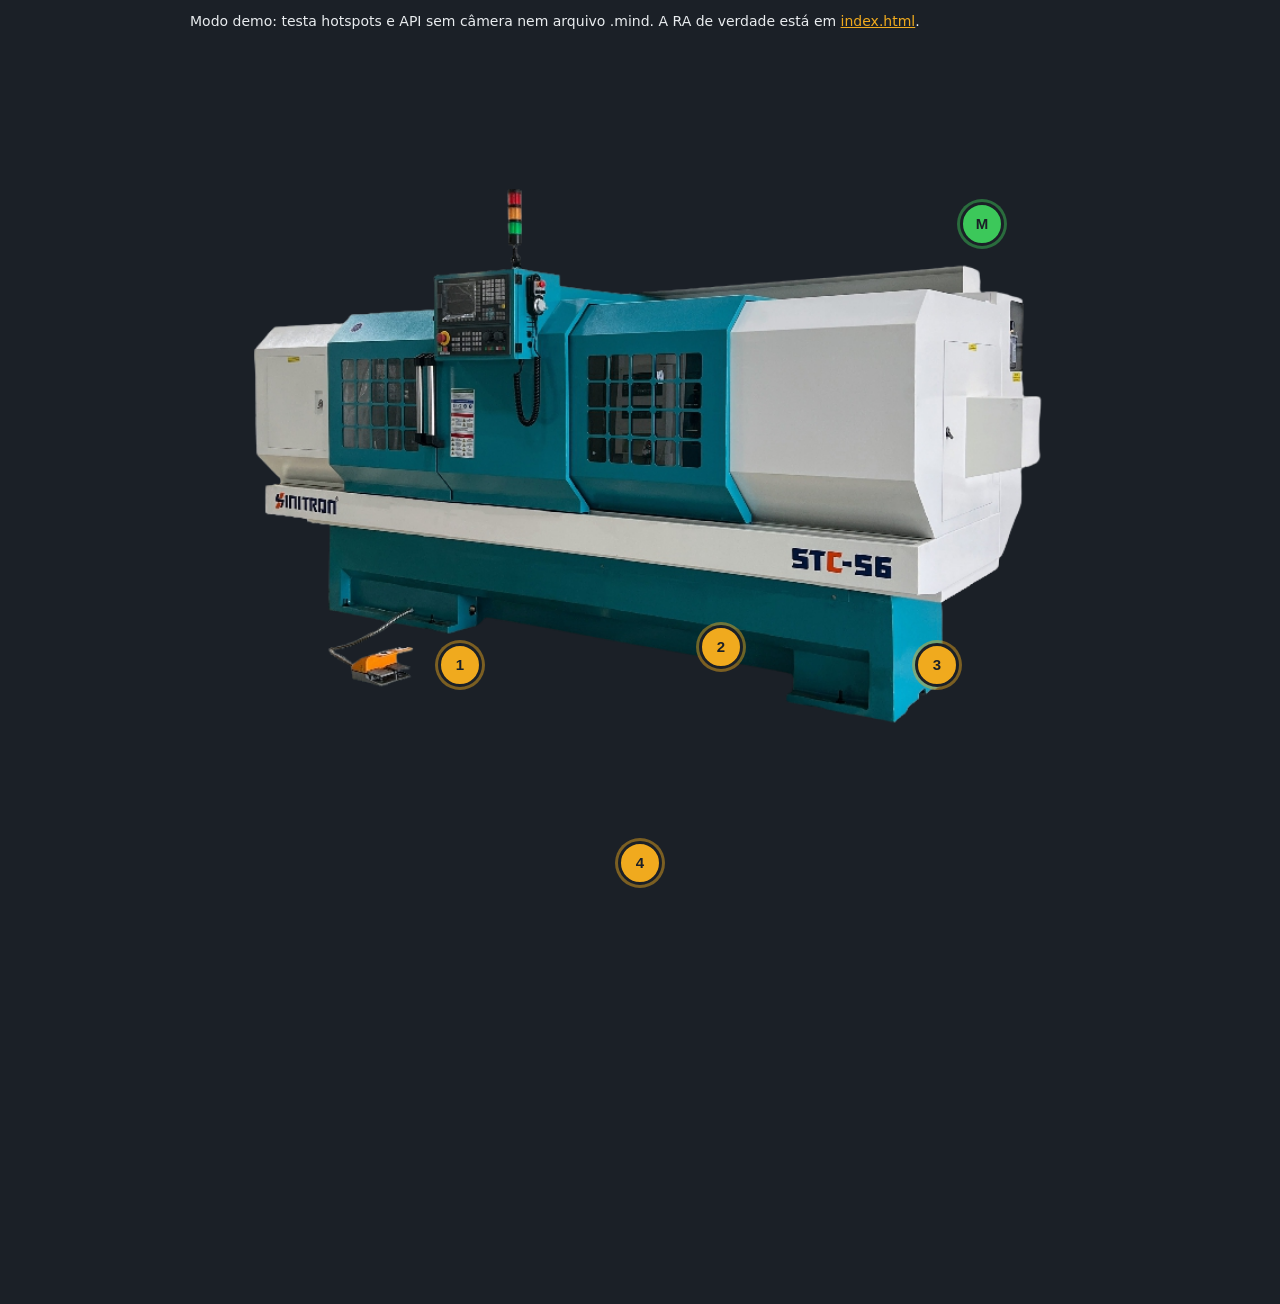
==== frontend/demo.html @ d33f81d8 "Add files via upload" ====
<!DOCTYPE html>
<html lang="pt-BR">
<head>
  <meta charset="UTF-8">
  <meta name="viewport" content="width=device-width, initial-scale=1">
  <title>Modo demo (sem câmera) · Torno CNC 01</title>
  <link rel="stylesheet" href="css/style.css">
</head>
<body class="demo">
  <p class="aviso-demo">Modo demo: testa hotspots e API sem câmera nem arquivo .mind. A RA de verdade está em <a href="index.html">index.html</a>.</p>
  <div id="demo-area"><img id="demo-img" src="assets/targets/torno-cnc-01.png" alt="Target do Torno CNC 01"><div id="hotspots"></div></div>
  <section id="painel" class="painel" hidden>
    <header><h2 id="painel-titulo"></h2><button id="painel-fechar" aria-label="Fechar painel">Fechar</button></header>
    <div id="painel-corpo"></div>
    <button id="painel-atualizar" hidden>Consultar novamente</button>
    <p class="aviso">Conteúdo didático. Valores simulados, não são limites oficiais de segurança.</p>
  </section>
  <script src="js/app.js"></script>
</body>
</html>
---- frontend/css/style.css ----
:root{--fundo:#1b2027;--papel:#f3f1ea;--ambar:#f0aa1e;--ok:#3cc85a;--erro:#e04a4a;--texto:#e9ecef}
*{box-sizing:border-box}
html,body{margin:0;height:100%;overflow:hidden;background:#000;font-family:"Segoe UI",system-ui,sans-serif;color:var(--texto)}
a-scene{position:fixed;inset:0}
.estado{position:fixed;top:calc(env(safe-area-inset-top,0px) + 10px);left:10px;z-index:20;padding:6px 12px;border-radius:4px;background:var(--fundo);border-left:5px solid #888;font-weight:700;font-size:14px}
.estado.ativa{border-left-color:var(--ok)}
.estado.erro{border-left-color:var(--erro)}
.dica{position:fixed;top:calc(env(safe-area-inset-top,0px) + 52px);left:10px;right:10px;z-index:20;padding:8px 12px;background:rgba(27,32,39,.85);border-radius:4px;font-size:14px}
.dica.oculta{display:none}
#hotspots{position:fixed;inset:0;z-index:10;pointer-events:none}
.hotspot{position:absolute;left:0;top:0;width:44px;height:44px;margin:-22px 0 0 -22px;border-radius:50%;border:3px solid var(--fundo);background:var(--ambar);color:var(--fundo);font-weight:800;font-size:15px;pointer-events:auto;touch-action:manipulation;cursor:pointer;display:none;box-shadow:0 0 0 3px rgba(240,170,30,.45)}
.hotspot.visivel{display:block}
.hotspot.monitor{background:var(--ok);box-shadow:0 0 0 3px rgba(60,200,90,.45)}
.hotspot:focus-visible,.painel button:focus-visible{outline:3px solid #fff;outline-offset:2px}
.painel{position:fixed;left:0;right:0;bottom:0;z-index:30;max-height:60%;overflow:auto;padding:14px 16px calc(env(safe-area-inset-bottom,0px) + 14px);background:var(--papel);color:#1b2027;border-top:6px solid var(--ambar)}
.painel[hidden]{display:none}
.painel header{display:flex;justify-content:space-between;align-items:center;gap:10px}
.painel h2{margin:0;font-size:20px}
.painel button{min-height:40px;padding:0 14px;border:0;border-radius:4px;background:var(--fundo);color:#fff;font-weight:600;cursor:pointer}
.painel dl{margin:10px 0;display:grid;grid-template-columns:auto 1fr;gap:6px 14px}
.painel dt{font-weight:700}.painel dd{margin:0}
.painel p{margin:8px 0;line-height:1.4;max-width:70ch}
.painel .erro{background:#fbe4e4;border-left:5px solid var(--erro);padding:10px;white-space:pre-line}
.painel .aviso{font-size:12px;color:#555}
#painel-atualizar{margin-top:6px}
html:has(body.demo),body.demo{height:auto;min-height:100%;overflow:auto}
body.demo{padding:12px 12px 40vh;background:var(--fundo)}
.aviso-demo{max-width:900px;margin:0 auto 12px;font-size:14px;line-height:1.4}
.aviso-demo a{color:var(--ambar)}
#demo-area{position:relative;width:min(100%,900px);margin:0 auto}
#demo-img{width:100%;display:block}
#demo-area #hotspots{position:absolute;inset:0}
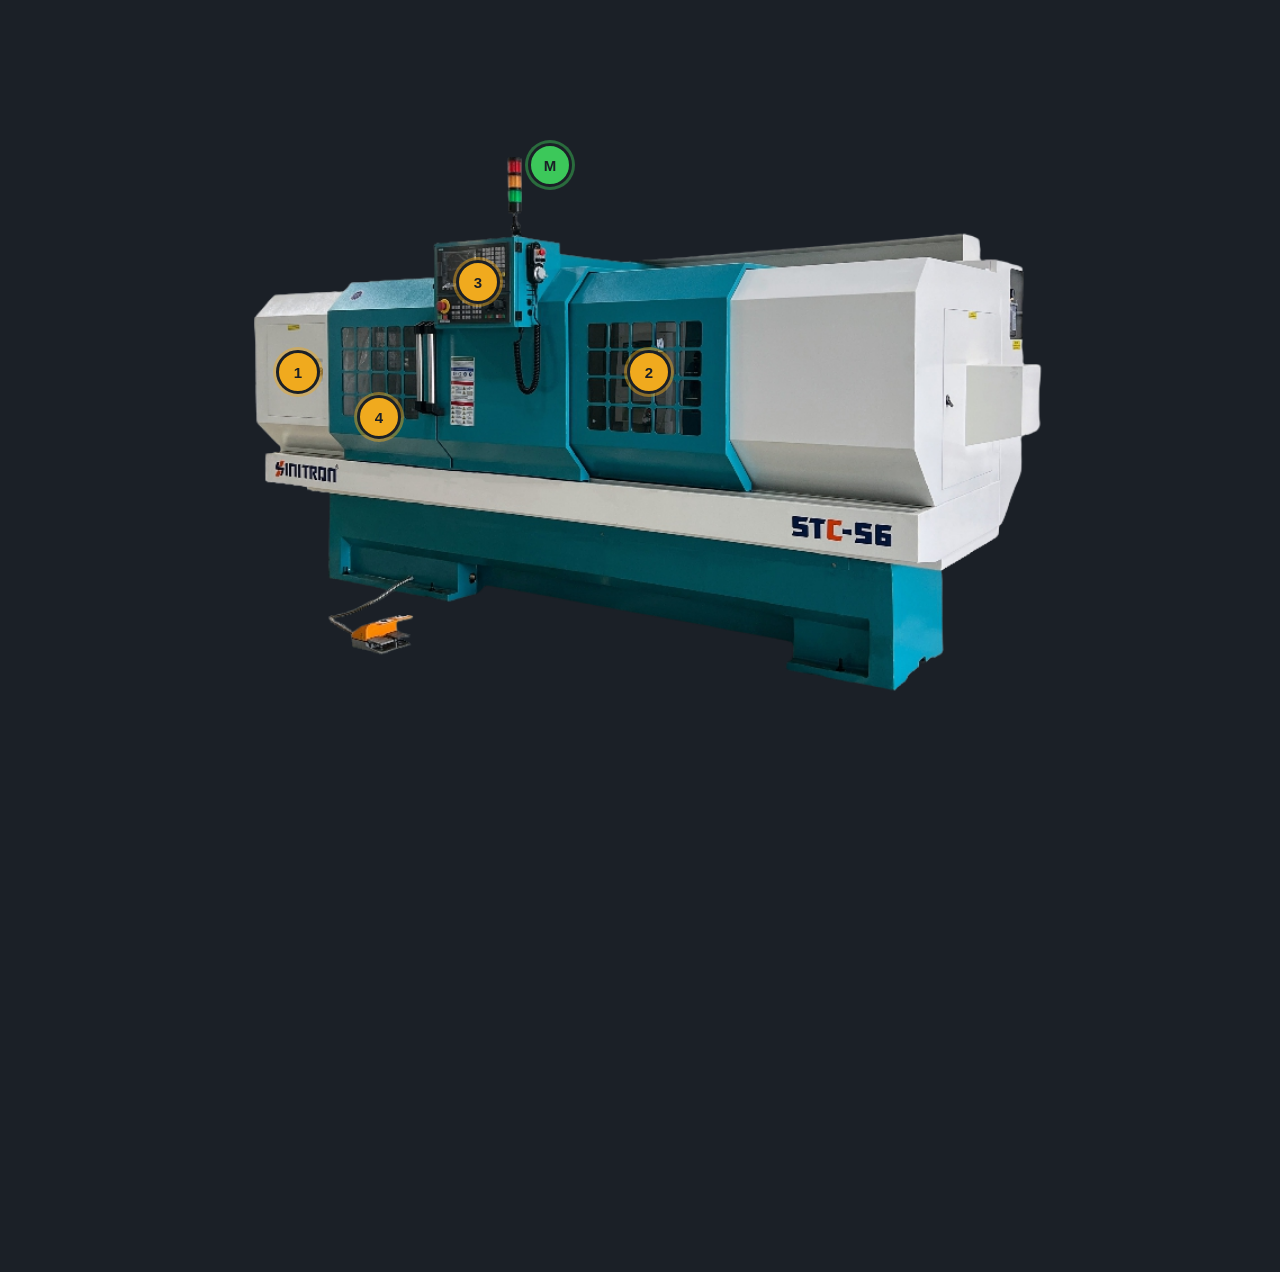
==== commit 09b4523b: "industria-ra-tornoCNC" ====
--- a/frontend/demo.html
+++ b/frontend/demo.html
@@ -3,11 +3,10 @@
 <head>
   <meta charset="UTF-8">
   <meta name="viewport" content="width=device-width, initial-scale=1">
-  <title>Modo demo (sem câmera) · Torno CNC 01</title>
+  <title>Torno CNC 01</title>
   <link rel="stylesheet" href="css/style.css">
 </head>
 <body class="demo">
-  <p class="aviso-demo">Modo demo: testa hotspots e API sem câmera nem arquivo .mind. A RA de verdade está em <a href="index.html">index.html</a>.</p>
   <div id="demo-area"><img id="demo-img" src="assets/targets/torno-cnc-01.png" alt="Target do Torno CNC 01"><div id="hotspots"></div></div>
   <section id="painel" class="painel" hidden>
     <header><h2 id="painel-titulo"></h2><button id="painel-fechar" aria-label="Fechar painel">Fechar</button></header>
--- a/frontend/css/style.css
+++ b/frontend/css/style.css
@@ -1,6 +1,7 @@
 :root{--fundo:#1b2027;--papel:#f3f1ea;--ambar:#f0aa1e;--ok:#3cc85a;--erro:#e04a4a;--texto:#e9ecef}
 *{box-sizing:border-box}
-html,body{margin:0;height:100%;overflow:hidden;background:#000;font-family:"Segoe UI",system-ui,sans-serif;color:var(--texto)}
+html{background:#000}
+html,body{margin:0;height:100%;overflow:hidden;font-family:"Segoe UI",system-ui,sans-serif;color:var(--texto)}
 a-scene{position:fixed;inset:0}
 .estado{position:fixed;top:calc(env(safe-area-inset-top,0px) + 10px);left:10px;z-index:20;padding:6px 12px;border-radius:4px;background:var(--fundo);border-left:5px solid #888;font-weight:700;font-size:14px}
 .estado.ativa{border-left-color:var(--ok)}
